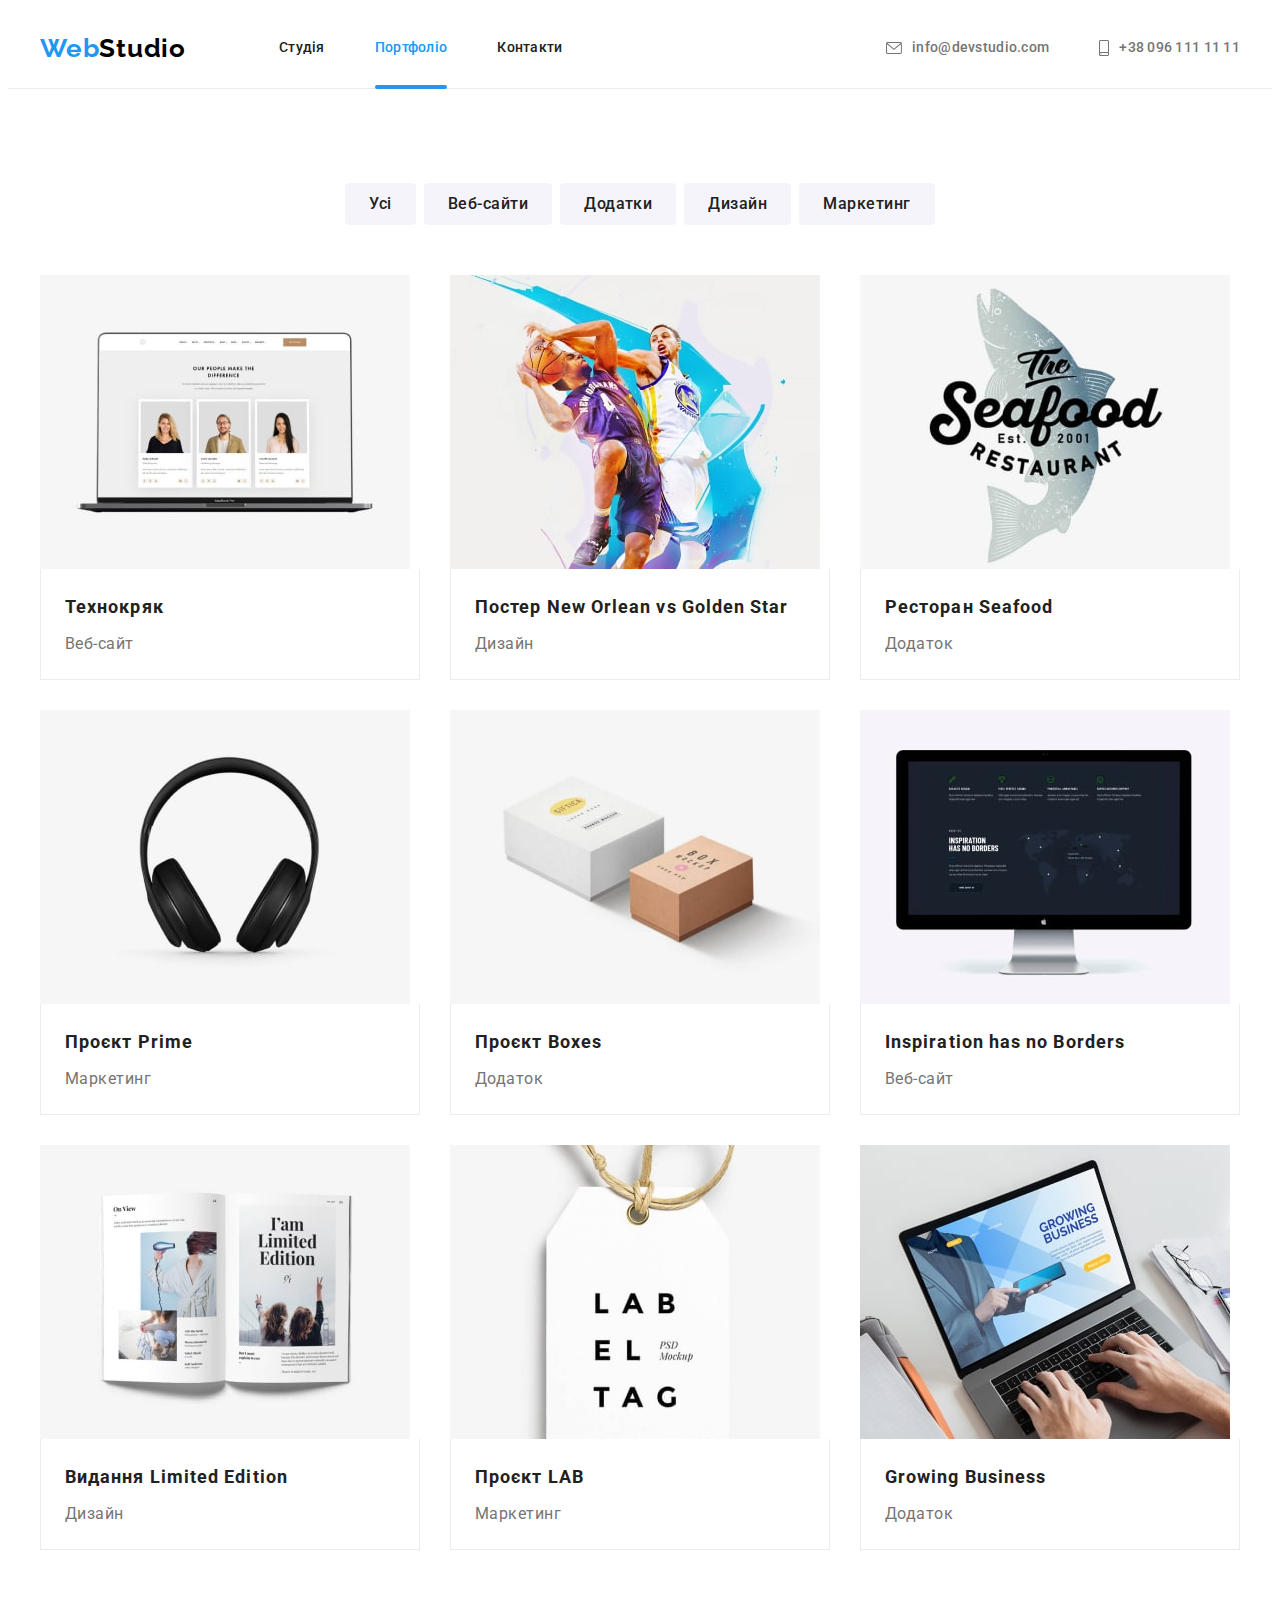
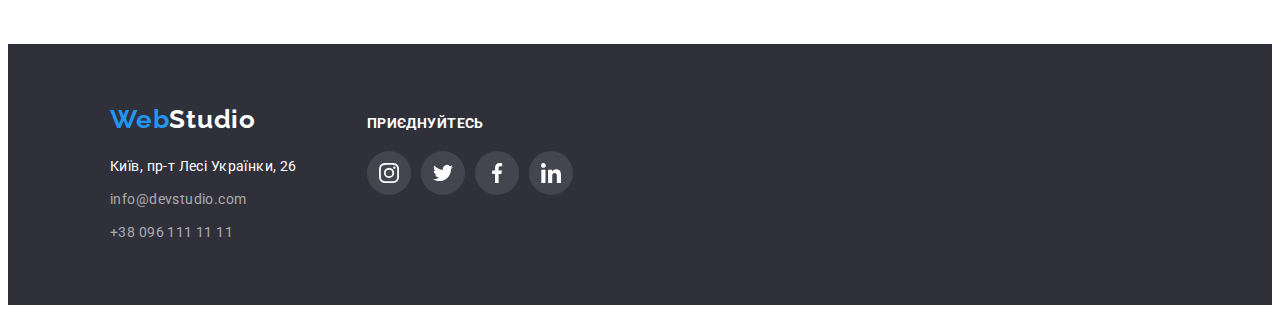
==== portfolio.html @ ceb6773a "homework-06" ====
<!DOCTYPE html>
<html lang="uk">
  <head>
    <meta charset="UTF-8" />
    <meta http-equiv="X-UA-Compatible" content="IE=edge" />
    <meta name="viewport" content="width=device-width, initial-scale=1.0" />
    <title>Portfolio</title>
    <link rel="preconnect" href="https://fonts.googleapis.com" />
    <link rel="preconnect" href="https://fonts.gstatic.com" crossorigin />
    <link
      href="https://fonts.googleapis.com/css2?family=Raleway:wght@700&family=Roboto:wght@400;500;700;900&display=swap"
      rel="stylesheet"
    />
    <link
      rel="stylesheet"
      href="https://cdnjs.cloudflare.com/ajax/libs/modern-normalize/1.1.0/modern-normalize.min.css"
      integrity="sha512-wpPYUAdjBVSE4KJnH1VR1HeZfpl1ub8YT/NKx4PuQ5NmX2tKuGu6U/JRp5y+Y8XG2tV+wKQpNHVUX03MfMFn9Q=="
      crossorigin="anonymous"
      referrerpolicy="no-referrer"
    />
    <link rel="stylesheet" href="./css/styles.css" />
    <link rel="stylesheet" href="./css/main.css" />
  </head>
  <body>
    <header class="header">
      <div class="container header-conteiner">
        <nav class="header-navigation">
          <a href="./index.html" class="header-logo link"
            ><span>Web</span>Studio</a
          >
          <ul class="header-list list">
            <li class="header-item">
              <a class="header-link link" href="./index.html">Студія</a>
            </li>
            <li class="header-item">
              <a class="header-link current link" href="./portfolio.html"
                >Портфоліо</a
              >
            </li>
            <li class="header-item">
              <a class="header-link link" href="#">Контакти</a>
            </li>
          </ul>
        </nav>
        <div class="header-conect">
          <div class="header-connect">
            <ul class="header-list list">
              <li class="header-item">
                <a class="header-mail link" href="mailto:info@devstudio.com">
                  <svg class="header-connect-mail" width="16px">
                    <use href="./images/symbol-defs1.svg#icon-envelope-1"></use>
                  </svg>
                  info@devstudio.com</a
                >
              </li>
              <li class="header-item">
                <a class="header-mail link" href="tel:+380961111111">
                  <svg class="header-connect-tell" width="10px">
                    <use
                      href="./images/symbol-defs1.svg#icon-smartphone-1"
                    ></use>
                  </svg>
                  +38 096 111 11 11</a
                >
              </li>
            </ul>
          </div>
        </div>
      </div>
    </header>
    <main>
      <section class="portfolio">
        <div class="container">
          <h1 class="visually-hidden">Портфоліо</h1>
          <ul class="portfolio-list-btn list">
            <li class="portfolio-item">
              <button class="portfolio-btn" type="button">Усі</button>
            </li>
            <li class="portfolio-item">
              <button class="portfolio-btn" type="button">Веб-сайти</button>
            </li>
            <li class="portfolio-item">
              <button class="portfolio-btn" type="button">Додатки</button>
            </li>
            <li class="portfolio-item">
              <button class="portfolio-btn" type="button">Дизайн</button>
            </li>
            <li class="portfolio-item">
              <button class="portfolio-btn" type="button">Маркетинг</button>
            </li>
          </ul>
          <ul class="portfolio-list list">
            <li class="portfolio-item-img">
              <a class="porfolio-link link" href="#">
                <div class="overlay-item">
                  <img
                    src="./images/website.img.jpg"
                    alt="Технокряк"
                    width="370"
                    height="294"
                  />
                  <p class="overlay-text">
                    Ресурс пропонує комплексні пропозиції з різним рівнем
                    функціоналу та сервісів. Все це дозволить відвідувачу
                    отримати вичерпні відомості про компанію чи приватну особу.
                  </p>
                </div>
                <div class="portfolio-content">
                  <h2 class="portfolio-head">Технокряк</h2>
                  <p class="portfolio-text">Веб-сайт</p>
                </div>
              </a>
            </li>
            <li class="portfolio-item-img">
              <a class="porfolio-link link" href="#">
                <div class="overlay-item">
                  <img
                    src="./images/poster.img.jpg"
                    alt="Постер New Orlean vs Golden Star"
                    width="370"
                    height="294"
                  />
                  <p class="overlay-text">
                    Ресурс пропонує комплексні пропозиції з різним рівнем
                    функціоналу та сервісів. Все це дозволить відвідувачу
                    отримати вичерпні відомості про компанію чи приватну особу.
                  </p>
                </div>
                <div class="portfolio-content">
                  <h2 class="portfolio-head">
                    Постер New Orlean vs Golden Star
                  </h2>
                  <p class="portfolio-text">Дизайн</p>
                </div>
              </a>
            </li>
            <li class="portfolio-item-img">
              <a class="porfolio-link link" href="#">
                <div class="overlay-item">
                  <img
                    src="./images/seafood.img.jpg"
                    alt="Ресторан Seafood"
                    width="370"
                    height="294"
                  />
                  <p class="overlay-text">
                    Ресурс пропонує комплексні пропозиції з різним рівнем
                    функціоналу та сервісів. Все це дозволить відвідувачу
                    отримати вичерпні відомості про компанію чи приватну особу.
                  </p>
                </div>
                <div class="portfolio-content">
                  <h2 class="portfolio-head">Ресторан Seafood</h2>
                  <p class="portfolio-text">Додаток</p>
                </div>
              </a>
            </li>
            <li class="portfolio-item-img">
              <a class="porfolio-link link" href="#">
                <div class="overlay-item">
                  <img
                    src="./images/headphones.img.jpg"
                    alt="Проєкт Prime"
                    width="370"
                    height="294"
                  />
                  <p class="overlay-text">
                    Ресурс пропонує комплексні пропозиції з різним рівнем
                    функціоналу та сервісів. Все це дозволить відвідувачу
                    отримати вичерпні відомості про компанію чи приватну особу.
                  </p>
                </div>
                <div class="portfolio-content">
                  <h2 class="portfolio-head">Проєкт Prime</h2>
                  <p class="portfolio-text">Маркетинг</p>
                </div>
              </a>
            </li>
            <li class="portfolio-item-img">
              <a class="porfolio-link link" href="#">
                <div class="overlay-item">
                  <img
                    src="./images/boxes.img.jpg"
                    alt="Проєкт Boxes"
                    width="370"
                    height="294"
                  />
                  <p class="overlay-text">
                    Ресурс пропонує комплексні пропозиції з різним рівнем
                    функціоналу та сервісів. Все це дозволить відвідувачу
                    отримати вичерпні відомості про компанію чи приватну особу.
                  </p>
                </div>
                <div class="portfolio-content">
                  <h2 class="portfolio-head">Проєкт Boxes</h2>
                  <p class="portfolio-text">Додаток</p>
                </div>
              </a>
            </li>
            <li class="portfolio-item-img">
              <a class="porfolio-link link" href="#">
                <div class="overlay-item">
                  <img
                    src="./images/monitor.img.jpg"
                    alt="Inspiration has no Borders"
                    width="370"
                    height="294"
                  />
                  <p class="overlay-text">
                    Ресурс пропонує комплексні пропозиції з різним рівнем
                    функціоналу та сервісів. Все це дозволить відвідувачу
                    отримати вичерпні відомості про компанію чи приватну особу.
                  </p>
                </div>
                <div class="portfolio-content">
                  <h2 class="portfolio-head">Inspiration has no Borders</h2>
                  <p class="portfolio-text">Веб-сайт</p>
                </div>
              </a>
            </li>
            <li class="portfolio-item-img">
              <a class="porfolio-link link" href="#">
                <div class="overlay-item">
                  <img
                    src="./images/book.img.jpg"
                    alt="Видання Limited Edition"
                    width="370"
                    height="294"
                  />
                  <p class="overlay-text">
                    Ресурс пропонує комплексні пропозиції з різним рівнем
                    функціоналу та сервісів. Все це дозволить відвідувачу
                    отримати вичерпні відомості про компанію чи приватну особу.
                  </p>
                </div>
                <div class="portfolio-content">
                  <h2 class="portfolio-head">Видання Limited Edition</h2>
                  <p class="portfolio-text">Дизайн</p>
                </div>
              </a>
            </li>
            <li class="portfolio-item-img">
              <a class="porfolio-link link" href="#">
                <div class="overlay-item">
                  <img
                    src="./images/project.img.jpg"
                    alt="Проєкт LAB"
                    width="370"
                    height="294"
                  />
                  <p class="overlay-text">
                    Ресурс пропонує комплексні пропозиції з різним рівнем
                    функціоналу та сервісів. Все це дозволить відвідувачу
                    отримати вичерпні відомості про компанію чи приватну особу.
                  </p>
                </div>
                <div class="portfolio-content">
                  <h2 class="portfolio-head">Проєкт LAB</h2>
                  <p class="portfolio-text">Маркетинг</p>
                </div>
              </a>
            </li>
            <li class="portfolio-item-img">
              <a class="porfolio-link link" href="#">
                <div class="overlay-item">
                  <img
                    src="./images/laptop.img.jpg"
                    alt="Growing Business"
                    width="370"
                    height="294"
                  />
                  <p class="overlay-text">
                    Ресурс пропонує комплексні пропозиції з різним рівнем
                    функціоналу та сервісів. Все це дозволить відвідувачу
                    отримати вичерпні відомості про компанію чи приватну особу.
                  </p>
                </div>
                <div class="portfolio-content">
                  <h2 class="portfolio-head">Growing Business</h2>
                  <p class="portfolio-text">Додаток</p>
                </div>
              </a>
            </li>
          </ul>
        </div>
      </section>
    </main>
    <footer class="footer">
      <div class="container">
        <div class="footer-conteiner">
          <div class="address-conteiner">
            <a class="footer-logo link" href="./index.html"
              ><span>Web</span>Studio</a
            >
            <address class="footer-address">
              <ul class="footer-address-list list">
                <li class="footer-address-item">
                  <a
                    class="footer-address-link link"
                    href="https://goo.gl/maps/1nBTiafdf9iEs9uG9"
                    target="_blank"
                    rel="noreferrer noopener nofollow"
                  >
                    Київ, пр-т Лесі Українки, 26
                  </a>
                </li>
                <li class="footer-address-item">
                  <a
                    class="footer-address-contact link"
                    href="mailto:info@devstudio.com"
                    >info@devstudio.com</a
                  >
                </li>
                <li class="footer-address-item">
                  <a
                    class="footer-address-contact link"
                    href="tel:+380961111111"
                    >+38 096 111 11 11</a
                  >
                </li>
              </ul>
            </address>
          </div>
          <div class="footer-soc">
            <p class="footer-text">приєднуйтесь</p>
            <ul class="footer-soc-list list">
              <li class="footer-soc-item">
                <a class="footer-soc-link" href="">
                  <svg class="footer-soc-icon" width="20">
                    <use href="./images/symbol-defs.svg#icon-instagram"></use>
                  </svg>
                </a>
              </li>
              <li class="footer-soc-item">
                <a class="footer-soc-link" href="">
                  <svg class="footer-soc-icon" width="20">
                    <use href="./images/symbol-defs.svg#icon-twitter"></use>
                  </svg>
                </a>
              </li>
              <li class="footer-soc-item">
                <a class="footer-soc-link" href="">
                  <svg class="footer-soc-icon" width="20">
                    <use href="./images/symbol-defs.svg#icon-facebook"></use>
                  </svg>
                </a>
              </li>
              <li class="footer-soc-item">
                <a class="footer-soc-link" href="">
                  <svg class="footer-soc-icon" width="20">
                    <use href="./images/symbol-defs.svg#icon-linkedin"></use>
                  </svg>
                </a>
              </li>
            </ul>
          </div>
        </div>
      </div>
    </footer>
  </body>
</html>
---- css/styles.css ----
:root {
--main-color: #FFFFFF;
--border-header-line: #ECECEC;
--second-main-color: #2196F3;
--title-main-color: #212121;
--main-text-color: #757575;
--logo-color: #000000;
--background-color: #2F303A;
--background-second-color: #F5F5F5;
--background-third-color: #F5F4FA;
--text-footer-color: rgba(255, 255, 255, 0.6); 
--tipical-lh: 1.19;
--secondtipical-lh: 1.14;
--main-font: 'Roboto', sans-serif;     
}

p, h1, h2, h3, h4, h5, h6{
    margin: 0; 
}

ul,ol {
    margin: 0;
    padding-left: 0;
}

img {
    display:block;
}

address {
    font-style: normal;
}

body {
    font-family: var(--main-font);
}

.list {
    list-style: none;
}

.link {
    text-decoration: none;
}

.container {
    width: 1200px;
    padding-left: 15px;
    padding-right: 15px;
    margin: 0 auto;
}

.visually-hidden {
    position: absolute;
    white-space: nowrap;
    width: 1px;
    height: 1px;
    overflow: hidden;
    border: 0;
    padding: 0;
    clip: rect(0 0 0 0);
    clip-path: inset(50%);
    margin: -1px;
  }

/*----------------header-----------------*/

.header {
background-color: var(--main-color);
border-bottom: 1px solid var(--border-header-line);
}
.header-logo span {
font-family: 'Raleway', sans-serif;
font-weight: 700;
font-size: 26px;
line-height: var(--tipical-lh);
letter-spacing: 0.03em;
color: var(--second-main-color);
}

.header-logo {
font-family: 'Raleway', sans-serif;
font-weight: 700;
font-size: 26px;
line-height: var(--tipical-lh);
letter-spacing: 0.03em;
color: var(--logo-color);    
}

.header-logo {
margin-right: 93px;
display: block;
}


.header-item .header-link.current{
    color: var(--second-main-color);
}

.header-link {
font-weight: 500;
font-size: 14px;
line-height: var(--secondtipical-lh);
letter-spacing: 0.02em;
color: var(--title-main-color);
padding-top: 32px;
padding-bottom: 32px;
display: block;
position: relative;
transition: color 250ms cubic-bezier(0.4, 0, 0.2, 1);
}

.header-link.current.link::after {
    position: absolute;
    left: 0;
    bottom: 0;
    content: '';
    display: block;
    width: 100%;
    height: 4px;
    border-radius: 2px;
    margin-bottom: -1px;
    background-color: var(--second-main-color);
}

.header-mail {
font-weight: 500;
font-size: 14px;
line-height: var(--secondtipical-lh);
letter-spacing: 0.02em;
color: var(--main-text-color);
padding-top: 32px;
padding-bottom: 32px;
display: flex;
align-items: center;
transition: color 250ms cubic-bezier(0.4, 0, 0.2, 1);
}

.header-tel {
font-weight: 500;
font-size: 14px;
line-height: var(--secondtipical-lh);
letter-spacing: 0.02em;
color: var(--main-text-color);
padding-top: 32px;
padding-bottom: 32px;
display: flex;
align-items: center;
transition: color 250ms cubic-bezier(0.4, 0, 0.2, 1);
}
.header-link:hover,
.header-link:focus,
.header-tel:hover,
.header-tel:focus,
.header-mail:hover,
.header-mail:focus {
    color: var(--second-main-color);
}
.header-list {
    display: flex;
    align-items: center;
    gap: 50px;
}

.header-navigation {
    display: flex;
    align-items: center;
}

.header-container {
    display: flex;
    align-items: center;
}

.header-conect {
    display: flex;
    margin-left: auto;

}

.header-connect {
    margin-left: auto;
    display: flex;
    gap: 30px;
    align-items: center;
}


.header-connect-mail {
    fill: currentColor;
    margin-right: 10px;
    width: 16px;
    height: 12px;
}

.header-connect-tell {
    fill: currentColor;
    margin-right: 10px;
    width: 10px;
    height: 16px;
}





/*----------------hero-----------------*/
.hero {
background-color: #c4c4c4;
max-width: 1600px;
padding-top: 200px;
padding-bottom: 200px;
text-align: center;
background-image: linear-gradient(rgba(47, 48, 58, 0.4), rgba(47, 48, 58, 0.4)), url(../images/background.jpg);
background-repeat: no-repeat;
background-position: center;
background-size: cover;
margin: auto;
}


.hero-head {
font-weight: 900;
font-size: 44px;
line-height: 1.36;
letter-spacing: 0.06em;
text-transform: uppercase;
color: var(--main-color);
max-width: 696px;
margin: 0 auto;
}
.hero-btn {
background-color: var(--second-main-color);
font-family: inherit;
font-weight: 700;
font-size: 16px;
line-height: 1.88;
letter-spacing: 0.06em;
cursor: pointer;
color: var(--main-color);
border-color: transparent;
border-radius: 4px;
padding-top: 10px;
padding-right: 32px;
padding-bottom: 10px;
padding-left: 32px;
margin-top: 30px;
transition: background-color 250ms cubic-bezier(0.4, 0, 0.2, 1);
}


.hero-btn:hover,
.hero-btn:focus {
    background-color: #188ce8;
}
/*----------------feature-----------------*/

.feature {
background-color: var(--main-color);
padding-top: 94px;
padding-bottom: 47px;
}
.feature-list {
display: flex;
gap: 30px;
}
.feature-item {
}
.feature-head {
font-weight: 700;
font-size: 14px;
line-height: var(--secondtipical-lh);
letter-spacing: 0.03em;
text-transform: uppercase;
color: var(--title-main-color);
margin-bottom: 10px;
width: 270px;
height: 16px;
}
.feature-text {
font-size: 14px;
line-height: 1.71;
letter-spacing: 0.03em;
color: var(--main-text-color);
width: 270px;
height: 72px;
}

.feature-logo {
    display: flex;
    justify-content: center;
    flex-direction: column;
    align-items: center;
    height: 120px;
    margin-bottom: 30px;
    background: var(--background-third-color);
    border-radius: 4px;
}

.feature-icons{
    height: 70px;
}

/*----------------ourwork-----------------*/

.ourwork {
background-color: var(--main-color);
padding-top: 47px;
padding-bottom: 94px;
}
.ourwork-title {
font-weight: 700;
font-size: 36px;
line-height: 1.16;
text-align: center;
letter-spacing: 0.03em;
margin-bottom: 50px;
color: var(--title-main-color);
}

.ourwork-list {
display: flex;
gap: 30px; 
}
.ourwork-link {
    position: relative;
    display: block;
    line-height: 0;
}

.ourwork-text {
    position: absolute;
    bottom: 0;
    right: 0;
    width: 370px;
    height: 70px;
    padding-top: 27px;
    font-weight: 700;
    font-size: 14px;
    line-height: 16px;
    text-align: center;
    letter-spacing: 0.03em;
    text-transform: uppercase;
    background: rgba(47, 48, 58, 0.8);
    color: #ffffff;
}

/*----------------team-----------------*/

.team {
background-color: var(--background-third-color);
padding-top: 94px;
padding-bottom: 94px;
}
.team-title {
font-weight: 700;
font-size: 36px;
line-height: 1.16;
text-align: center;
letter-spacing: 0.03em;
color: var(--title-main-color);
margin-bottom: 50px; 
}
.team-list { 
    display: flex;
    gap: 30px;
}
.team-item {
    background-color: var(--main-color);
}
.team-head {
font-weight: 500;
font-size: 16px;
line-height: 1.18;
text-align: center;
letter-spacing: 0.03em;
color: var(--title-main-color);
margin-bottom: 10px;

}
.team-text {
font-size: 16px;
line-height: 1.18;
text-align: center;
letter-spacing: 0.03em;
color: var(--main-text-color);
}

.content {
    padding-top: 30px;
    padding-bottom: 30px;
    box-shadow: 0px 1px 3px rgba(0, 0, 0, 0.12), 0px 1px 1px rgba(0, 0, 0, 0.14), 0px 2px 1px rgba(0, 0, 0, 0.2);
border-radius: 0px 0px 4px 4px;
}

.team-soc-list {
    display: flex;
    justify-content: center;
    margin-top: 16px;
    gap: 10px;

}

.team-soc-link {
    width: 44px;
    height: 44px;
    border-radius: 50%;
    background-color: var(--main-color);
    display: flex;
    align-items: center;
    justify-content: center;
    transition: background-color 250ms cubic-bezier(0.4, 0, 0.2, 1);
}

.team-soc-icon {
    fill: #AFB1B8;
    width: 20px;
    height: 20px;
    transition: fill 250ms cubic-bezier(0.4, 0, 0.2, 1);
}

.team-soc-link:hover,
.team-soc-link:focus {
    background-color:var(--second-main-color);
}

.team-soc-link:hover .team-soc-icon, 
.team-soc-link:focus .team-soc-icon {
    fill: #FFFFFF;
}
/*----------------customers-----------------*/
.customers {
    padding: 0;
    padding-top: 105px;
    padding-bottom: 94px;
}

.container {
    width: 1200px;
    padding-left: 15px;
    padding-right: 15px;
    margin: 0 auto;
}

.customers-title {
    font-family: 'Roboto';
    font-style: normal;
    font-weight: 700;
    font-size: 36px;
    line-height: 1.16;
    text-align: center;
    letter-spacing: 0.03em;
    color: var(--primary-color);
    margin-bottom: 50px;
}

.customers-list {
    display: flex;
    flex-direction: row;
    align-items: center;
    gap: 30px;
}

.customers-logo {
    width: 170px;
    height: 92px;
    border: 1px solid #AFB1B8;
    border-radius: 4px;
    display: flex;
    align-items: center;
    justify-content: center;
    color:#AFB1B8;
    transition: color 250ms cubic-bezier(0.4, 0, 0.2, 1), border-color 250ms cubic-bezier(0.4, 0, 0.2, 1);
}

.customers-icon {
    fill: currentColor;
    height: 60px;
}

.customers-logo:hover,
.customers-logo:focus {
    color:var(--second-main-color);
    border-color: var(--second-main-color);
}
/*----------------footer-----------------*/

.footer {
background-color: var(--background-color);
padding-top: 60px;
padding-bottom: 60px;
}
.footer-logo span {
font-family: 'Raleway', sans-serif;
font-weight: 700;
font-size: 26px;
line-height: var(--tipical-lh);
letter-spacing: 0.03em;
color: var(--second-main-color);
}

.footer-logo{
font-family: 'Raleway', sans-serif;
font-weight: 700;
font-size: 26px;
line-height: var(--tipical-lh);
letter-spacing: 0.03em;
color: var(--main-color); 
}
.footer-address {
font-style: normal;
margin-top: 20px;
}
.footer-address-list {
}
.footer-address-item:not(:last-child) {
    margin-bottom: 9px;
}
.footer-address-link {
font-size: 14px;
line-height: 1.71;
letter-spacing: 0.03em;
color: var(--main-color);
transition: color 250ms cubic-bezier(0.4, 0, 0.2, 1);
}
.footer-address-contact {
font-size: 14px;
line-height: 1.71;
letter-spacing: 0.03em;
color: var(--text-footer-color);
transition: color 250ms cubic-bezier(0.4, 0, 0.2, 1);
}

.footer-address-link:hover,
.footer-address-link:focus,
.footer-address-contact:hover,
.footer-address-contact:focus {
    color: var(--second-main-color);
}

.footer-text{
font-family: 'Roboto';
font-style: normal;
font-weight: 700;
font-size: 14px;
line-height: 16px;
letter-spacing: 0.03em;
text-transform: uppercase;
color: #FFFFFF;
margin-bottom: 20px;
}

.footer-soc{
    margin-left: 70px;
}

.footer-soc-list {
    display: flex;
    gap: 10px;
}

.footer-soc-item {
    display: flex;
    justify-content: center;
    gap: 10px;
}

.footer-soc-link {
    width: 44px;
    height: 44px;
    border-radius: 50%;
    background-color: rgba(255, 255, 255, 0.1);
    display: flex;
    align-items: center;
    justify-content: center;
    outline: none;
    transition: background-color 250ms cubic-bezier(0.4, 0, 0.2, 1);
}

.footer-conteiner {
    display: flex;
    align-items: baseline;
    
}

.footer-soc-icon {
    fill:var(--main-color);
    width: 20px;
    height: 20px;
}

.footer-soc-link:hover,
.footer-soc-link:focus {
    background-color:var(--second-main-color);
}

.backdrop {
    position: fixed;
    top: 0;
    width: 100%;
    height: 100%;
    background-color: rgba(0, 0, 0, 0.2);
    transition: opacity 250ms cubic-bezier(0.4, 0, 0.2, 1), visibility 250ms cubic-bezier(0.4, 0, 0.2, 1);
   
}

.modal{
    width: 528px;
    min-height: 581px;
    background-color: #FFFFFF;
    position: absolute;
    top: 50%;
    left: 50%;
    transform: translate(-50%, -50%);
}

.model-btn{
    width: 30px;
    height: 30px;
    border: 1px solid #0000001A;
    border-radius: 50%;
    background-color: transparent;
    position: absolute;
    right: 8px;
    top: 8px;
    display: flex;
    align-items: center;
    justify-content: center;
    padding: 0;
    cursor: pointer;
}

.model-close-icon{
    height: 18px;
}

.is-hidden {
    opacity: 0;
    visibility: hidden;
    pointer-events: none;
}
---- css/main.css ----
:root {
--main-color: #FFFFFF;
--border-header-line: #ECECEC;
--second-main-color: #2196F3;
--text-color: #757575;
--head-color: #212121;
--logo-color: #000000;
--btn-color: #F5F4FA;
--background-footer-color: #2F303A;
--footer-address-color: rgba(255, 255, 255, 0.6);
--tipical-lh: 1.19;
--secondtipical-lh: 1.14;
--main-font: 'Roboto', sans-serif;
}

p, h1, h2, h3, h4, h5, h6{
margin: 0; 
}

ul,ol {
margin: 0;
padding-left: 0;
}

img {
display:block;
}

address {
font-style: normal;
}

body {
font-family: var(--main-font);
}

.list {
list-style: none;
}

.link {
text-decoration: none;
}

.container {
width: 1200px;
padding-left: 15px;
padding-right: 15px;
margin: 0 auto;
}

.visually-hidden {
position: absolute;
white-space: nowrap;
width: 1px;
height: 1px;
overflow: hidden;
border: 0;
padding: 0;
clip: rect(0 0 0 0);
clip-path: inset(50%);
margin: -1px;
}

/*----------------------HEADER-------------------------*/
.header {
background-color: var(--main-color);
border-bottom: 1px solid var(--border-header-line);
}
.header-logo span {
font-family: 'Raleway', sans-serif;
font-weight: 700;
font-size: 26px;
line-height: var(--tipical-lh);
letter-spacing: 0.03em;
color: var(--second-main-color);
}

.header-logo {
font-family: 'Raleway', sans-serif;
font-weight: 700;
font-size: 26px;
line-height: var(--tipical-lh);
letter-spacing: 0.03em;
color: var(--logo-color);    
}

.header-logo {
margin-right: 93px;
display: block;   
}


.header-item .header-link.current {
color:var(--second-main-color)
}

.header-link {
font-weight: 500;
font-size: 14px;
line-height: var(--secondtipical-lh);
letter-spacing: 0.02em;
color: var(--head-color);
padding-top: 32px;
padding-bottom: 32px;
display: flex;
align-items: center;
transition: color 250ms cubic-bezier(0.4, 0, 0.2, 1);
}

.header-mail {
font-weight: 500;
font-size: 14px;
line-height: var(--secondtipical-lh);
letter-spacing: 0.02em;
color: var(--text-color);
padding-top: 32px;
padding-bottom: 32px;
display: flex;
align-items: center;
transition: color 250ms cubic-bezier(0.4, 0, 0.2, 1);
}
.header-tel {
font-weight: 500;
font-size: 14px;
line-height: var(--secondtipical-lh);
letter-spacing: 0.02em;
color: var(--text-color);
padding-top: 32px;
padding-bottom: 32px;
display: block;
transition: color 250ms cubic-bezier(0.4, 0, 0.2, 1);
}
.header-link:hover,
.header-link:focus,
.header-tel:hover,
.header-tel:focus,
.header-mail:hover,
.header-mail:focus {
color: var(--second-main-color);
}
.header-list {
display: flex;
align-items: center;
gap: 50px;
}

.header-navigation {
display: flex;
align-items: center;
}

.header-conteiner {
display: flex;
align-items: center;
}

.header-conect {
margin-left: auto;
}

.header-connect-mail{
    height: 12px;
}

.header-connect-tell{
    height: 16px;
}
/*----------------------PORTFOLIO-------------------------*/

.portfolio {
background-color:var(--main-color);
padding-top: 94px;
padding-bottom: 94px;
}

.portfolio-list-btn {
display: flex;
justify-content: center;
gap: 8px;
margin-bottom: 50px;
}

.portfolio-list {
display: flex;
flex-wrap: wrap;
gap: 30px;
}

.portfolio-item-img {
flex-basis: calc((100% - 60px) / 3);
}
.porfolio-link {
    display: block;
    transition: box-shadow 250ms cubic-bezier(0.4, 0, 0.2, 1);
}

.porfolio-link:hover,
.porfolio-link:focus {
box-shadow: 0px 1px 1px rgba(0, 0, 0, 0.12), 0px 4px 4px rgba(0, 0, 0, 0.06), 1px 4px 6px rgba(0, 0, 0, 0.16);
}

.portfolio-btn {
background-color: var(--btn-color);
font-family: inherit;
font-weight: 500;
font-size: 16px;
line-height: 1.62;
text-align: center;
letter-spacing: 0.03em;
cursor: pointer;
color: var(--head-color);
border-color: transparent;
border-radius: 4px;
padding-top: 6px;
padding-right: 22px;
padding-bottom: 6px;
padding-left: 22px;
transition: background-color 250ms cubic-bezier(0.4, 0, 0.2, 1), color 250ms cubic-bezier(0.4, 0, 0.2, 1), box-shadow 250ms cubic-bezier(0.4, 0, 0.2, 1);
}

.portfolio-btn:hover,
.portfolio-btn:focus {
color: var(--main-color);
background-color: var(--second-main-color);
box-shadow: 0px 3px 1px rgba(0, 0, 0, 0.1), 0px 1px 2px rgba(0, 0, 0, 0.08), 0px 2px 2px rgba(0, 0, 0, 0.12);
border-radius: 4px;
}

.portfolio-head {
font-weight: 700;
font-size: 18px;
line-height: 2;
letter-spacing: 0.06em;
color: var(--head-color);
margin-bottom: 4px
}
.portfolio-text {
font-size: 16px;
line-height: 1.88;
letter-spacing: 0.03em;
color: var(--text-color);
}

.portfolio-content {
padding-top: 20px;
padding-right: 24px;
padding-bottom: 20px;
padding-left: 24px;
border-right: 1px solid var(--border-header-line);
border-bottom: 1px solid var(--border-header-line);
border-left: 1px solid var(--border-header-line);
transition: transform 250ms cubic-bezier(0.4, 0, 0.2, 1);
}

.portfolio-item-img{
    
}

.overlay-item{
    position: relative;
    overflow: hidden;
}

.overlay-text {
    position: absolute;
    font-family: var(--main-font);
    display: flex;
    justify-content: space-evenly;
    align-items: stretch;
    padding: 63px 24px;
    font-weight: 400;
    font-size: 18px;
    line-height: 1.5;
    height: 100%;
    letter-spacing: 0.03em;
    color: #ffffff;
    flex-direction: column-reverse;
    align-content: flex-start;
    flex-wrap: nowrap;
    top: 0;
    left: 0;
    background: rgba(33, 150, 243, 0.9);
    transform: translateY(101%);
    transition: transform 250ms cubic-bezier(0.4, 0, 0.2, 1);
}

.porfolio-link:hover .overlay-text {
    transform: translateY(0);

} 

/*----------------------FOOTER-------------------------*/

.footer {
background-color: var(--background-footer-color);
padding-top: 60px;
padding-bottom: 60px;
}
.footer-logo span {
font-family: 'Raleway', sans-serif;
font-weight: 700;
font-size: 26px;
line-height: var(--tipical-lh);
letter-spacing: 0.03em;
color: var(--second-main-color);
}

.footer-logo{
font-family: 'Raleway', sans-serif;
font-weight: 700;
font-size: 26px;
line-height: var(--tipical-lh);
letter-spacing: 0.03em;
color: var(--main-color); 
margin-bottom: 20px;
}
.footer-address {
font-style: normal;
margin-top: 20px;
}
.footer-address-list {
}
.footer-address-item:not(:last-child) {
    margin-bottom: 9px;
    
}
.footer-address-link {
font-size: 14px;
line-height: 1.71;
letter-spacing: 0.03em;
color: var(--main-color);
margin-bottom: 9px;
transition: color 250ms cubic-bezier(0.4, 0, 0.2, 1)

}
.footer-address-contact {
font-size: 14px;
line-height: 1.71;
letter-spacing: 0.03em;
color: var(--footer-address-color);
margin-bottom: 9px;
transition: color 250ms cubic-bezier(0.4, 0, 0.2, 1)
}

.footer-address-link:hover,
.footer-address-link:focus,
.footer-address-contact:hover,
.footer-address-contact:focus {
color: var(--second-main-color);
}

.footer-text{
    font-family: 'Roboto';
    font-style: normal;
    font-weight: 700;
    font-size: 14px;
    line-height: 16px;
    letter-spacing: 0.03em;
    text-transform: uppercase;
    color: #FFFFFF;
    margin-bottom: 20px;
    }
    
.footer-soc-list {
 display: flex;
 gap: 10px;
}
    
.footer-soc-item {
 display: flex;
 justify-content: center;
 gap: 10px;
}
    
.footer-soc-link {
 width: 44px;
 height: 44px;
 border-radius: 50%;
 background-color: rgba(255, 255, 255, 0.1);
 display: flex;
 align-items: center;
 justify-content: center;
 outline: none;
 transition: background-color 250ms cubic-bezier(0.4, 0, 0.2, 1)
}
    
.footer-conteiner {
 display: flex;
 align-items: baseline;
 margin-left: 70px;
}
    
.footer-soc-icon {
 fill:var(--main-color);
 width: 20px;
 height: 20px;
}
    
.footer-soc-link:hover,
.footer-soc-link:focus {
 background-color:var(--second-main-color);
}
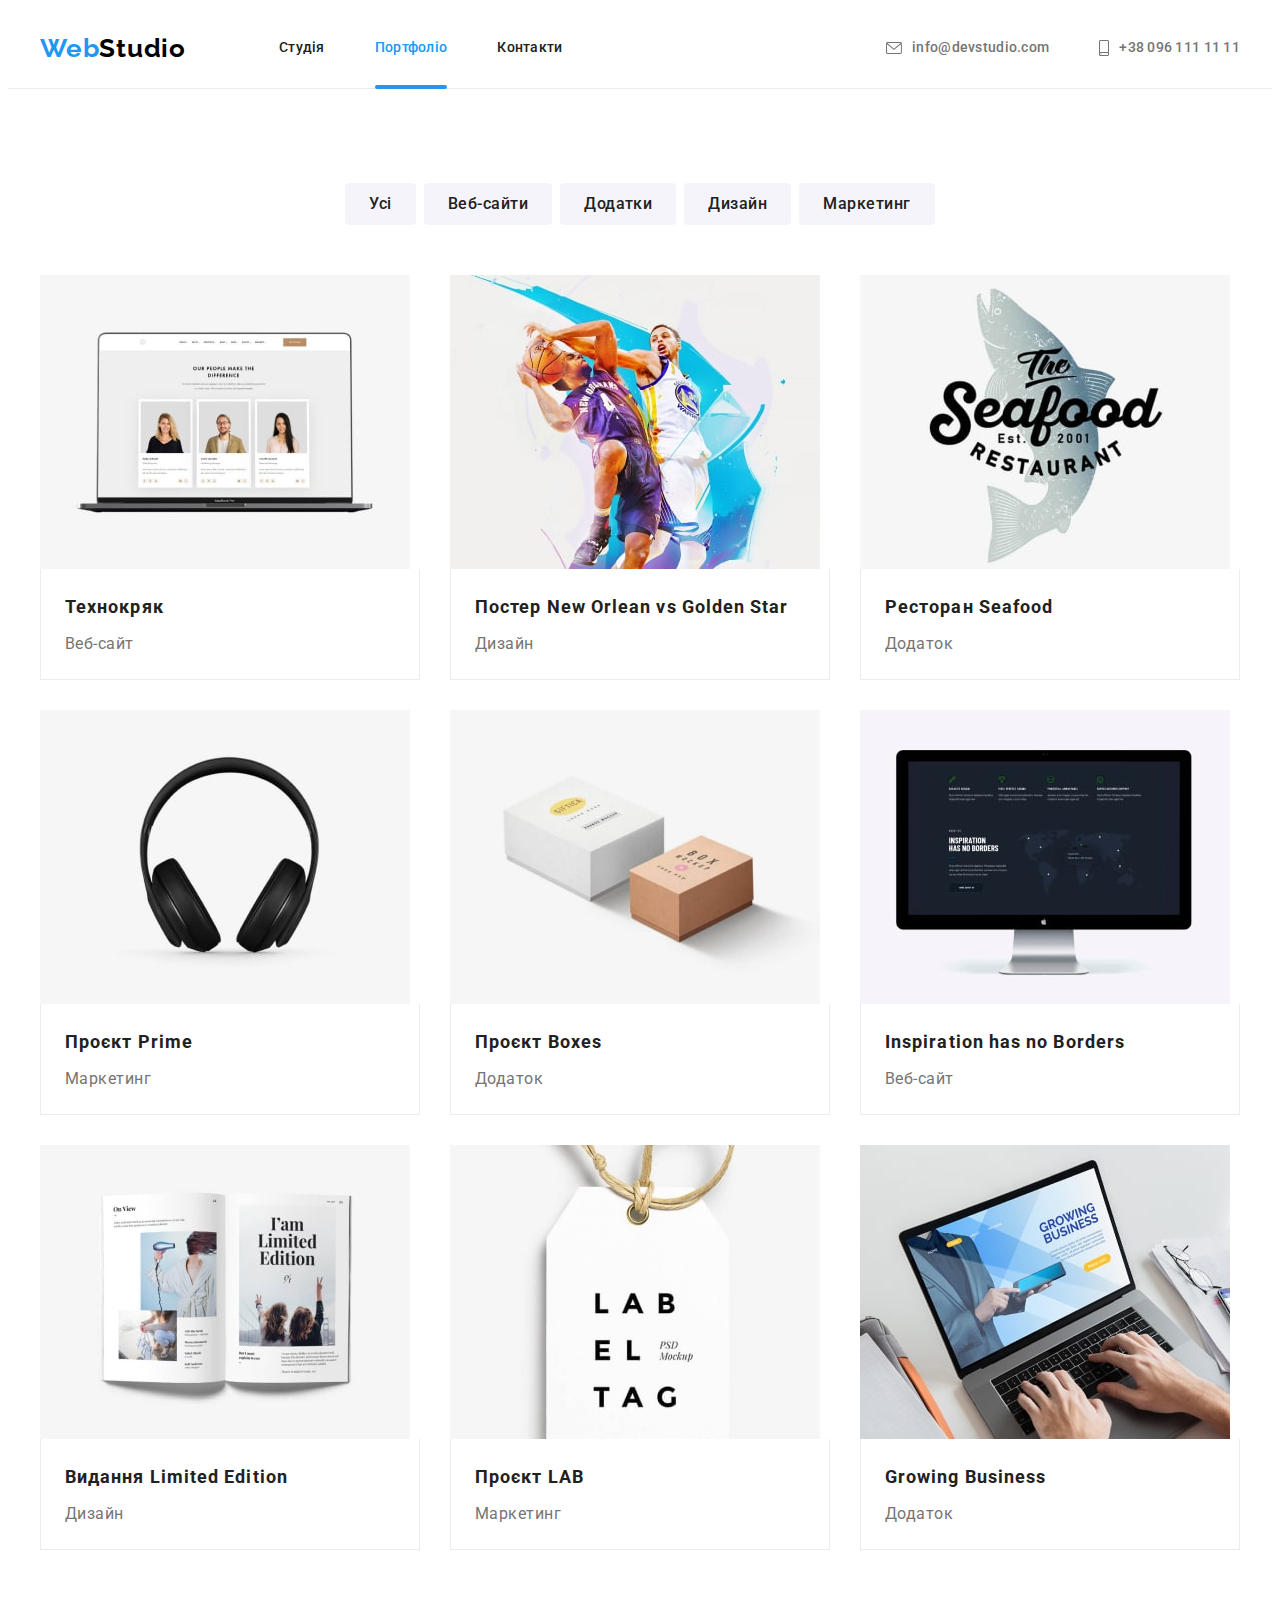
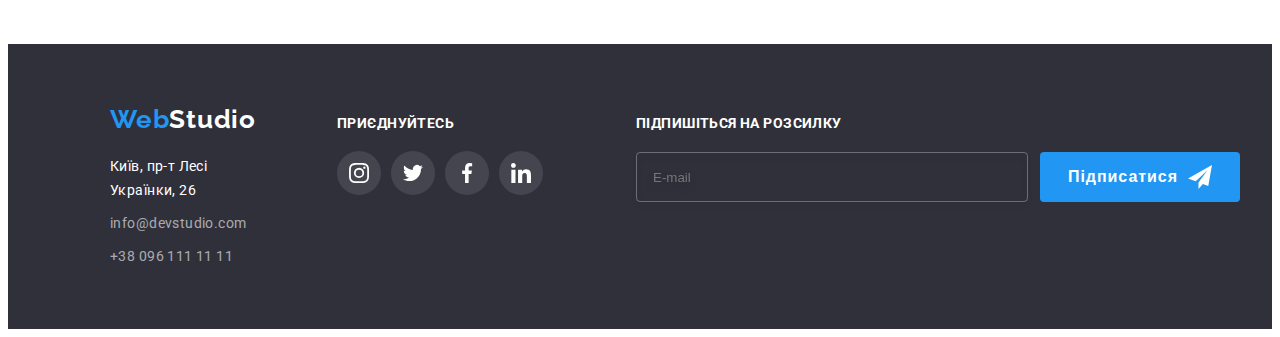
==== commit 5ddb1bc5: "1" ====
--- a/portfolio.html
+++ b/portfolio.html
@@ -354,6 +354,27 @@
               </li>
             </ul>
           </div>
+          <div class="footer-email">
+            <form>
+              <label class="followus">Підпишіться на розсилку</label>
+              <div class="btn-icon">
+                <input
+                  type="email"
+                  class="input-email"
+                  name="email"
+                  placeholder="E-mail"
+                />
+                <button type="button" class="subscribe">
+                  Підписатися
+                  <svg class="btn-send" width="24">
+                    <use
+                      href="./images/symbol-defssub.svg#icon-icon-send"
+                    ></use>
+                  </svg>
+                </button>
+              </div>
+            </form>
+          </div>
         </div>
       </div>
     </footer>
--- a/css/styles.css
+++ b/css/styles.css
@@ -594,6 +594,71 @@
     background-color:var(--second-main-color);
 }
 
+.footer-email {
+    margin-left: 93px;
+    display: flex;
+    flex-wrap: wrap;
+}
+
+.followus {
+    display: flex;
+    margin-bottom: 20px;
+    font-weight: 700;
+    font-size: 14px;
+    line-height: var(--secondtipical-lh);
+    letter-spacing: 0.03em;
+    text-transform: uppercase;
+    color:var(--main-color);
+}
+
+.btn-icon {
+    display: flex;
+    gap: 12px;
+}
+
+.input-email {
+    padding: 15px 16px;
+    width: 358px;
+    background-color: inherit;
+    outline: transparent;
+    border-radius: 4px;
+    border: 1px solid rgba(255, 255, 255, 0.3);
+    filter: drop-shadow(0px 4px 4px rgba(0, 0, 0, 0.15));
+    color:var(--main-color);
+}
+
+.subscribe {
+    gap: 10px;
+    display: flex;
+    align-items: center;
+    justify-content: center;
+    border: none;
+    min-width: 200px;
+    height: 50px;
+    font-weight: 700;
+    font-size: 16px;
+    line-height: 1.88;
+    text-align: center;
+    letter-spacing: 0.06em;
+    background-color:var(--second-main-color);
+    border-radius: 4px;
+    color: #ffffff;
+    transition-property: background-color, fill;
+    transition-duration: 250ms;
+    transition-timing-function: cubic-bezier(0.4, 0, 0.2, 1);
+    cursor: pointer;
+}
+
+.subscribe:hover {
+    background-color: #188ce8;
+    box-shadow: 0px 4px 4px rgb(0 0 0 / 15%);
+}
+
+.btn-send {
+    fill:var(--main-color);
+    height: 24px;
+}
+
 .backdrop {
     position: fixed;
     top: 0;
@@ -632,10 +697,202 @@
 
 .model-close-icon{
     height: 18px;
+    fill:currentColor
+}
+
+.model-close-icon:hover {
+    fill: #2196F3;
+    transition:250ms cubic-bezier(0.4, 0, 0.2, 1);
 }
 
 .is-hidden {
     opacity: 0;
     visibility: hidden;
     pointer-events: none;
-}+}
+
+.form-title {
+    font-weight: 700;
+    font-size: 20px;
+    line-height: 1.15;
+    text-align: center;
+    letter-spacing: 0.03em;
+    color: #212121;
+    margin-top: 40px;
+    justify-content: center;
+}
+
+.model-form{
+    padding: 40px;
+}
+
+.form-field {
+    position: relative;
+    margin-bottom: 28px;
+}
+
+.form-input {
+    width: 100%;
+    padding: 11px;
+    padding-left: 42px;
+    font: inherit;
+    outline: transparent;
+    border: 1px solid rgba(33, 33, 33, 0.2);
+    border-radius: 4px;
+    transition-property: background-color, fill;
+    transition-duration: 250ms;
+    transition: cubic-bezier(0.4, 0, 0.2, 1);
+}
+
+.form-input:focus{
+    border: 1px solid var(--second-main-color);
+}
+
+.form-input:focus + .icon-form {
+    fill:var(--second-main-color);
+}
+
+
+.form-label {
+    position: absolute;
+    font-size: 12px;
+    line-height: 1.16;
+    letter-spacing: 0.01em;
+    color: var(--main-text-color);
+    top: -50%;
+    left: 0;
+    transform: translateY(20%);
+}
+
+.icon-form {
+    position: absolute;
+    height: 18px;
+    top: 50%;
+    left: 12px;
+    display: inline-block;
+    transform: translateY(-50%);
+    transition: cubic-bezier(0.4, 0, 0.2, 1);
+}
+
+.form-comment{
+    position: relative;
+}
+
+.commentar {
+    position: absolute;
+    font-size: 12px;
+    line-height: 1.16;
+    letter-spacing: 0.01em;
+    color: var(--main-text-color);
+    top: 0;
+    left: 0;
+    transform: translateY(-120%);
+}
+
+.form-area {
+    width: 100%;
+    padding: 12px 16px;
+    height: 120px;
+    outline: transparent;
+    border: 1px solid rgba(33, 33, 33, 0.2);
+    border-radius: 4px;
+    font-size: 12px;
+    line-height: 1.16;
+    letter-spacing: 0.01em;
+}
+
+.form-area:focus {
+    border: 1px solid var(--second-main-color);
+    transition: cubic-bezier(0.4, 0, 0.2, 1);
+}
+
+
+.form-area::placeholder {
+    color: rgba(117, 117, 117, 0.5);
+
+}
+
+textarea {
+    resize: none;
+}
+
+.form-checkbox {
+    padding-top: 20px;
+}
+
+.label-check {
+    display: flex;
+    align-items: center;
+    justify-content: center;
+    font-size: 14px;
+    line-height: 1.71;
+    letter-spacing: 0.03em;
+    color: var(--main-text-color);
+}
+
+.input-checkbox {
+    position: absolute;
+    width: 1px;
+    height: 1px;
+    margin: -1px;
+    border: 0;
+    padding: 0;
+    clip: rect(0 0 0 0);
+    overflow: hidden;
+}
+
+.icon-checkbox {
+    display: inline-block;
+    margin-right: 7px;
+    width: 16px;
+    height: 15px;
+    border-radius: 2px;
+    border: 2px solid #212121;
+    transition-property: background-color, fill;
+    transition-duration: 250ms;
+    transition-timing-function: cubic-bezier(0.4, 0, 0.2, 1);
+    cursor: pointer;
+}
+
+.input-checkbox:checked + .icon-checkbox {
+    border-color: #2196f3;
+    background-color: #2196f3;
+    background-image: url(../images/icon.svg#icon-check);
+    background-size: contain;
+    background-origin: border-box;
+}
+
+.policy {
+    font-size: 14px;
+    line-height: 1.71;
+    margin-left: 5px;
+    letter-spacing: 0.03em;
+    color: var(--second-main-color);
+}
+
+.form-btn {
+    display: block;
+    align-items: center;
+    justify-content: center;
+    min-width: 200px;
+    height: 50px;
+    font-weight: 700;
+    font-size: 16px;
+    line-height: 1.88;
+    letter-spacing: 0.06em;
+    color: #ffffff;
+    background-color: var(--second-main-color);
+    border: none;
+    border-radius: 4px;
+    margin: 30px auto 0;
+    transition-property: background-color, fill;
+    transition-duration: 250ms;
+    transition-timing-function: cubic-bezier(0.4, 0, 0.2, 1);
+    cursor: pointer;
+}
+
+.form-btn:hover {
+    background-color: #188ce8;
+    box-shadow: 0px 4px 4px rgb(0 0 0 / 15%);
+}
+
--- a/css/main.css
+++ b/css/main.css
@@ -401,4 +401,69 @@
 .footer-soc-link:focus {
  background-color:var(--second-main-color);
 }
-    
+
+.footer-email {
+    margin-left: 93px;
+    display: flex;
+    flex-wrap: wrap;
+}
+
+.followus {
+    display: flex;
+    margin-bottom: 20px;
+    font-weight: 700;
+    font-size: 14px;
+    line-height: var(--secondtipical-lh);
+    letter-spacing: 0.03em;
+    text-transform: uppercase;
+    color:var(--main-color);
+}
+
+.btn-icon {
+    display: flex;
+    gap: 12px;
+}
+
+.input-email {
+    padding: 15px 16px;
+    width: 358px;
+    background-color: inherit;
+    outline: transparent;
+    border-radius: 4px;
+    border: 1px solid rgba(255, 255, 255, 0.3);
+    filter: drop-shadow(0px 4px 4px rgba(0, 0, 0, 0.15));
+    color:var(--main-color);
+}
+
+.subscribe {
+    gap: 10px;
+    display: flex;
+    align-items: center;
+    justify-content: center;
+    border: none;
+    min-width: 200px;
+    height: 50px;
+    font-weight: 700;
+    font-size: 16px;
+    line-height: 1.88;
+    text-align: center;
+    letter-spacing: 0.06em;
+    background-color:var(--second-main-color);
+    border-radius: 4px;
+    color: #ffffff;
+    transition-property: background-color, fill;
+    transition-duration: 250ms;
+    transition-timing-function: cubic-bezier(0.4, 0, 0.2, 1);
+    cursor: pointer;
+}
+
+.subscribe:hover {
+    background-color: #188ce8;
+    box-shadow: 0px 4px 4px rgb(0 0 0 / 15%);
+}
+
+.btn-send {
+    fill:var(--main-color);
+    height: 24px;
+}
+
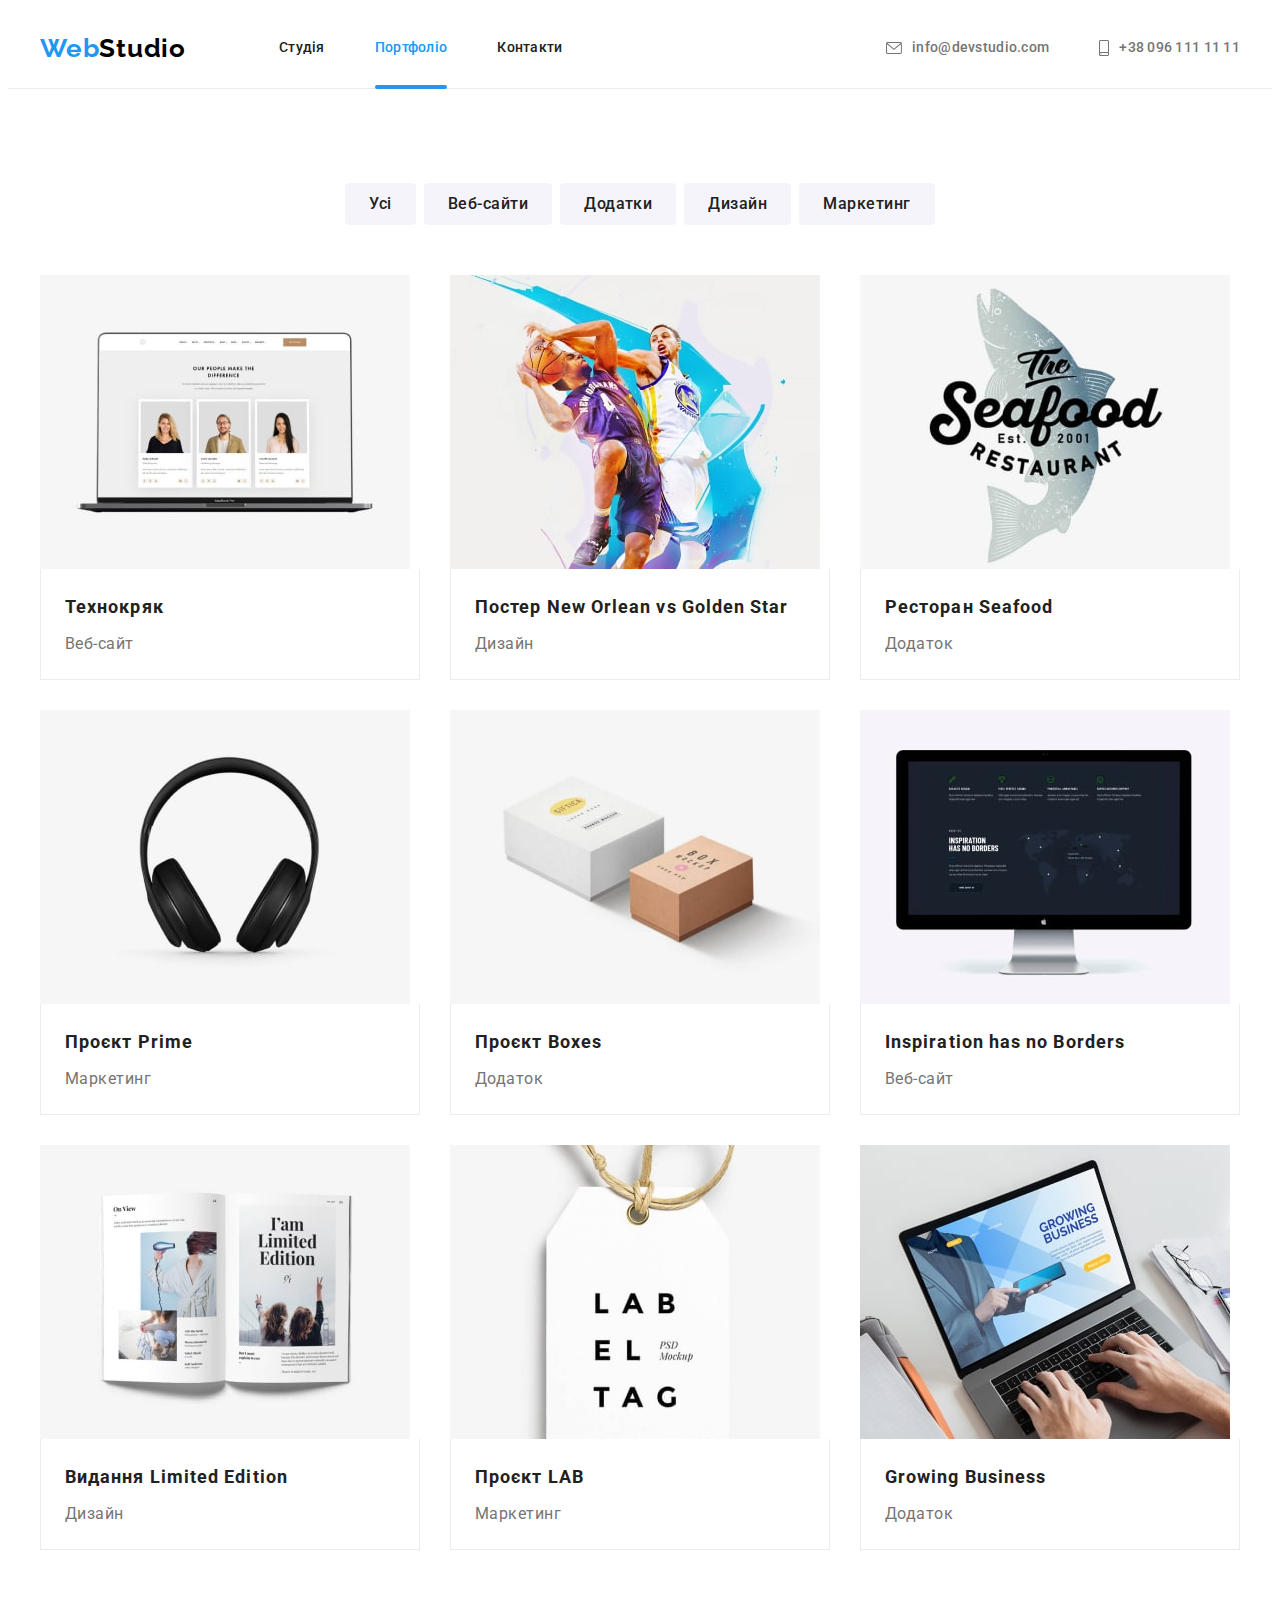
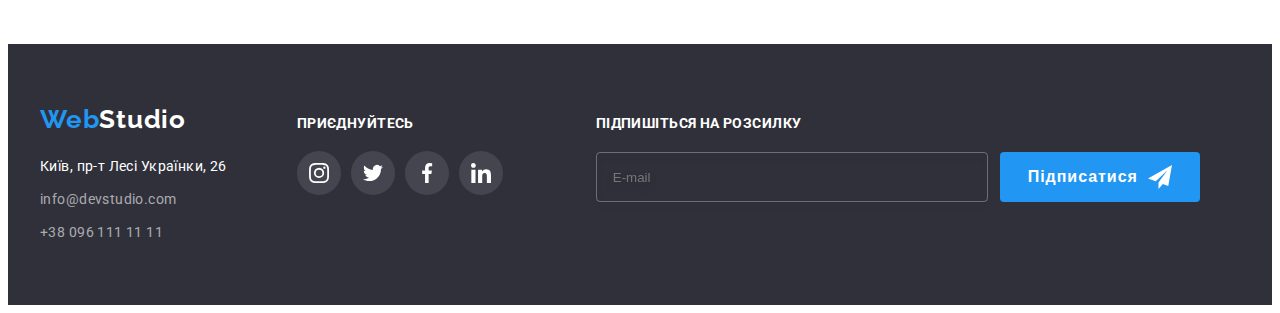
==== commit d37fc819: "2" ====
--- a/portfolio.html
+++ b/portfolio.html
@@ -364,7 +364,7 @@
                   name="email"
                   placeholder="E-mail"
                 />
-                <button type="button" class="subscribe">
+                <button type="submit" class="subscribe">
                   Підписатися
                   <svg class="btn-send" width="24">
                     <use
--- a/css/styles.css
+++ b/css/styles.css
@@ -601,7 +601,7 @@
 }
 
 .followus {
-    display: flex;
+    display: inline-block;
     margin-bottom: 20px;
     font-weight: 700;
     font-size: 14px;
@@ -677,6 +677,7 @@
     top: 50%;
     left: 50%;
     transform: translate(-50%, -50%);
+    padding: 40px;
 }
 
 .model-btn{
@@ -718,17 +719,16 @@
     text-align: center;
     letter-spacing: 0.03em;
     color: #212121;
-    margin-top: 40px;
-    justify-content: center;
+    justify-content: center;
+    margin-bottom: 30px;
 }
 
 .model-form{
-    padding: 40px;
 }
 
 .form-field {
     position: relative;
-    margin-bottom: 28px;
+    margin-bottom: 10px;
 }
 
 .form-input {
@@ -754,14 +754,11 @@
 
 
 .form-label {
-    position: absolute;
     font-size: 12px;
     line-height: 1.16;
     letter-spacing: 0.01em;
     color: var(--main-text-color);
-    top: -50%;
-    left: 0;
-    transform: translateY(20%);
+    margin-bottom: 4px;
 }
 
 .icon-form {
@@ -770,7 +767,6 @@
     top: 50%;
     left: 12px;
     display: inline-block;
-    transform: translateY(-50%);
     transition: cubic-bezier(0.4, 0, 0.2, 1);
 }
 
@@ -779,14 +775,11 @@
 }
 
 .commentar {
-    position: absolute;
     font-size: 12px;
     line-height: 1.16;
     letter-spacing: 0.01em;
     color: var(--main-text-color);
-    top: 0;
-    left: 0;
-    transform: translateY(-120%);
+    margin-bottom: 4px;
 }
 
 .form-area {
@@ -817,7 +810,7 @@
 }
 
 .form-checkbox {
-    padding-top: 20px;
+    margin-top: 20px;
 }
 
 .label-check {
@@ -854,20 +847,20 @@
     cursor: pointer;
 }
 
-.input-checkbox:checked + .icon-checkbox {
-    border-color: #2196f3;
-    background-color: #2196f3;
-    background-image: url(../images/icon.svg#icon-check);
-    background-size: contain;
-    background-origin: border-box;
-}
-
 .policy {
     font-size: 14px;
     line-height: 1.71;
     margin-left: 5px;
     letter-spacing: 0.03em;
     color: var(--second-main-color);
+}
+
+.input-checkbox:checked + .icon-checkbox {
+    border-color: #2196f3;
+    background-color: #2196f3;
+    background-image: url(../images/icon-check-0.svg);
+    background-size: contain;
+    background-origin: border-box;
 }
 
 .form-btn {
--- a/css/main.css
+++ b/css/main.css
@@ -388,7 +388,7 @@
 .footer-conteiner {
  display: flex;
  align-items: baseline;
- margin-left: 70px;
+
 }
     
 .footer-soc-icon {
@@ -409,7 +409,7 @@
 }
 
 .followus {
-    display: flex;
+    display: inline-block;
     margin-bottom: 20px;
     font-weight: 700;
     font-size: 14px;
